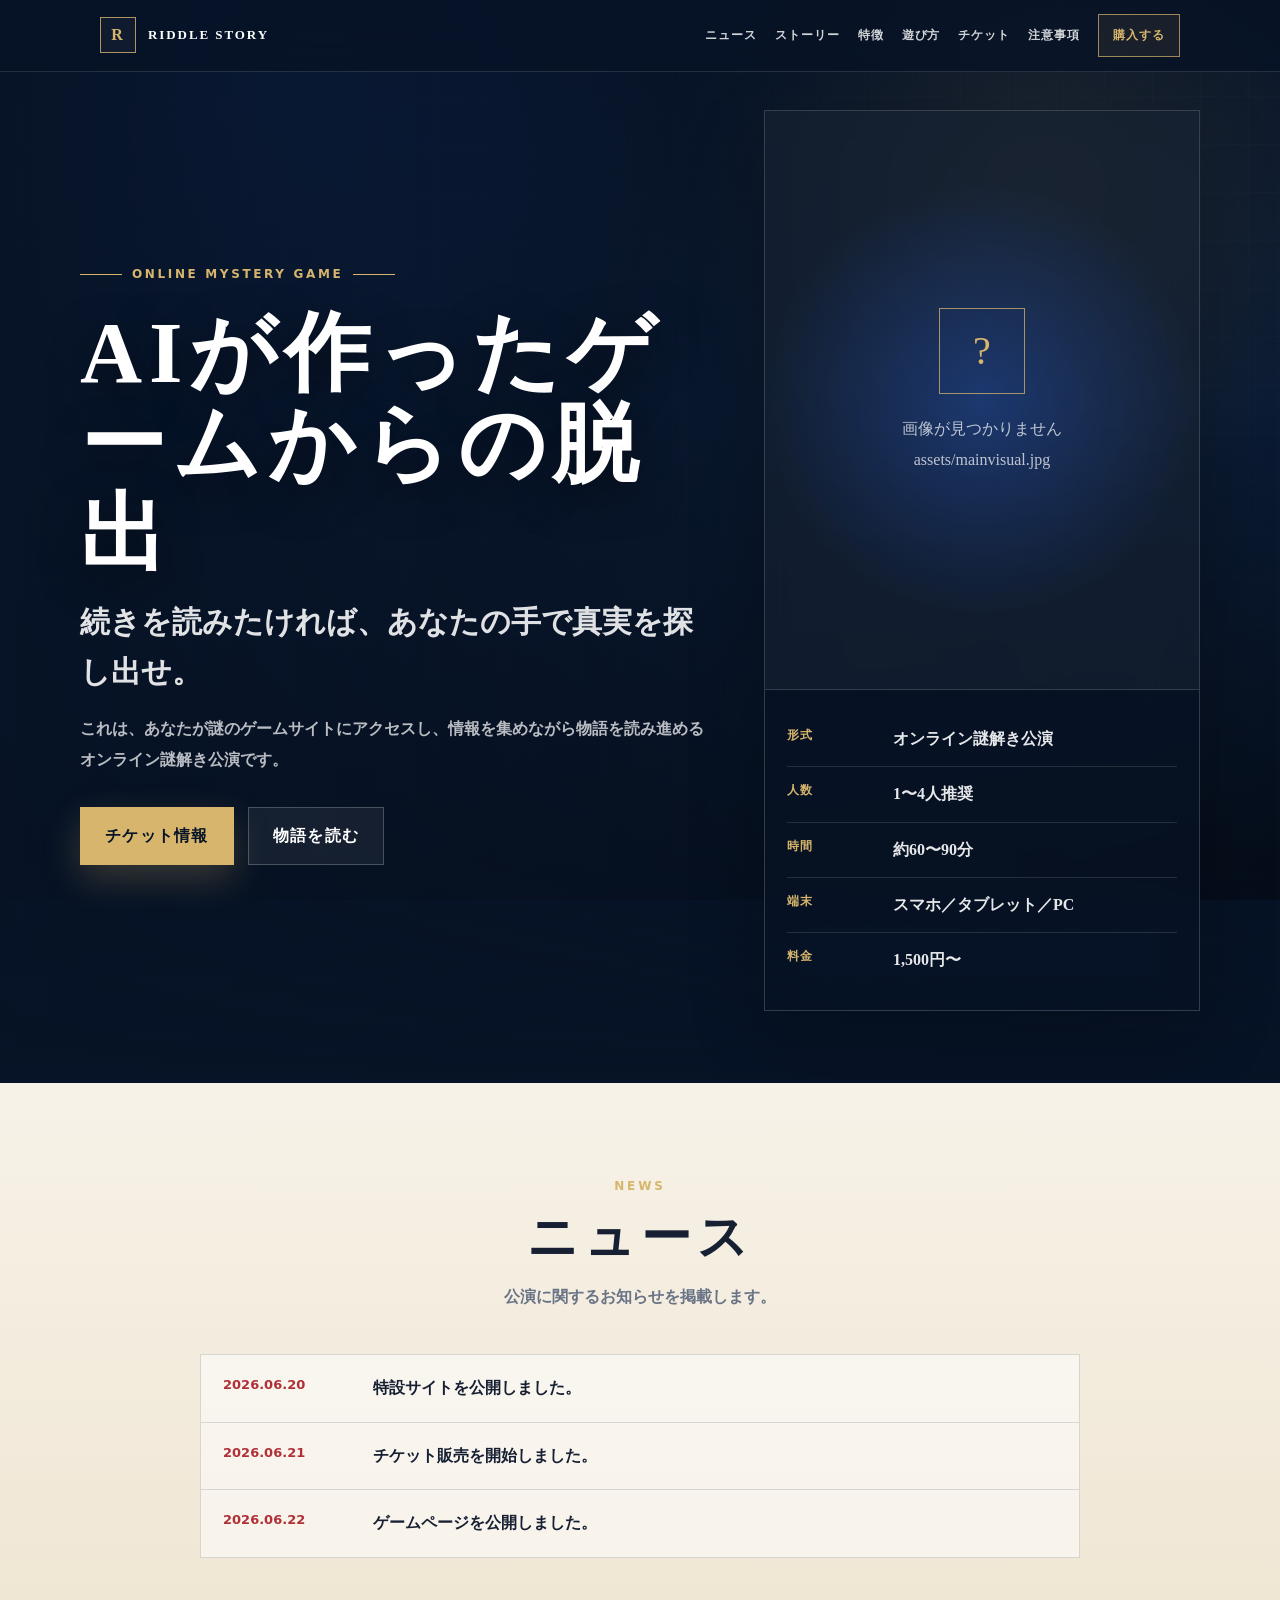
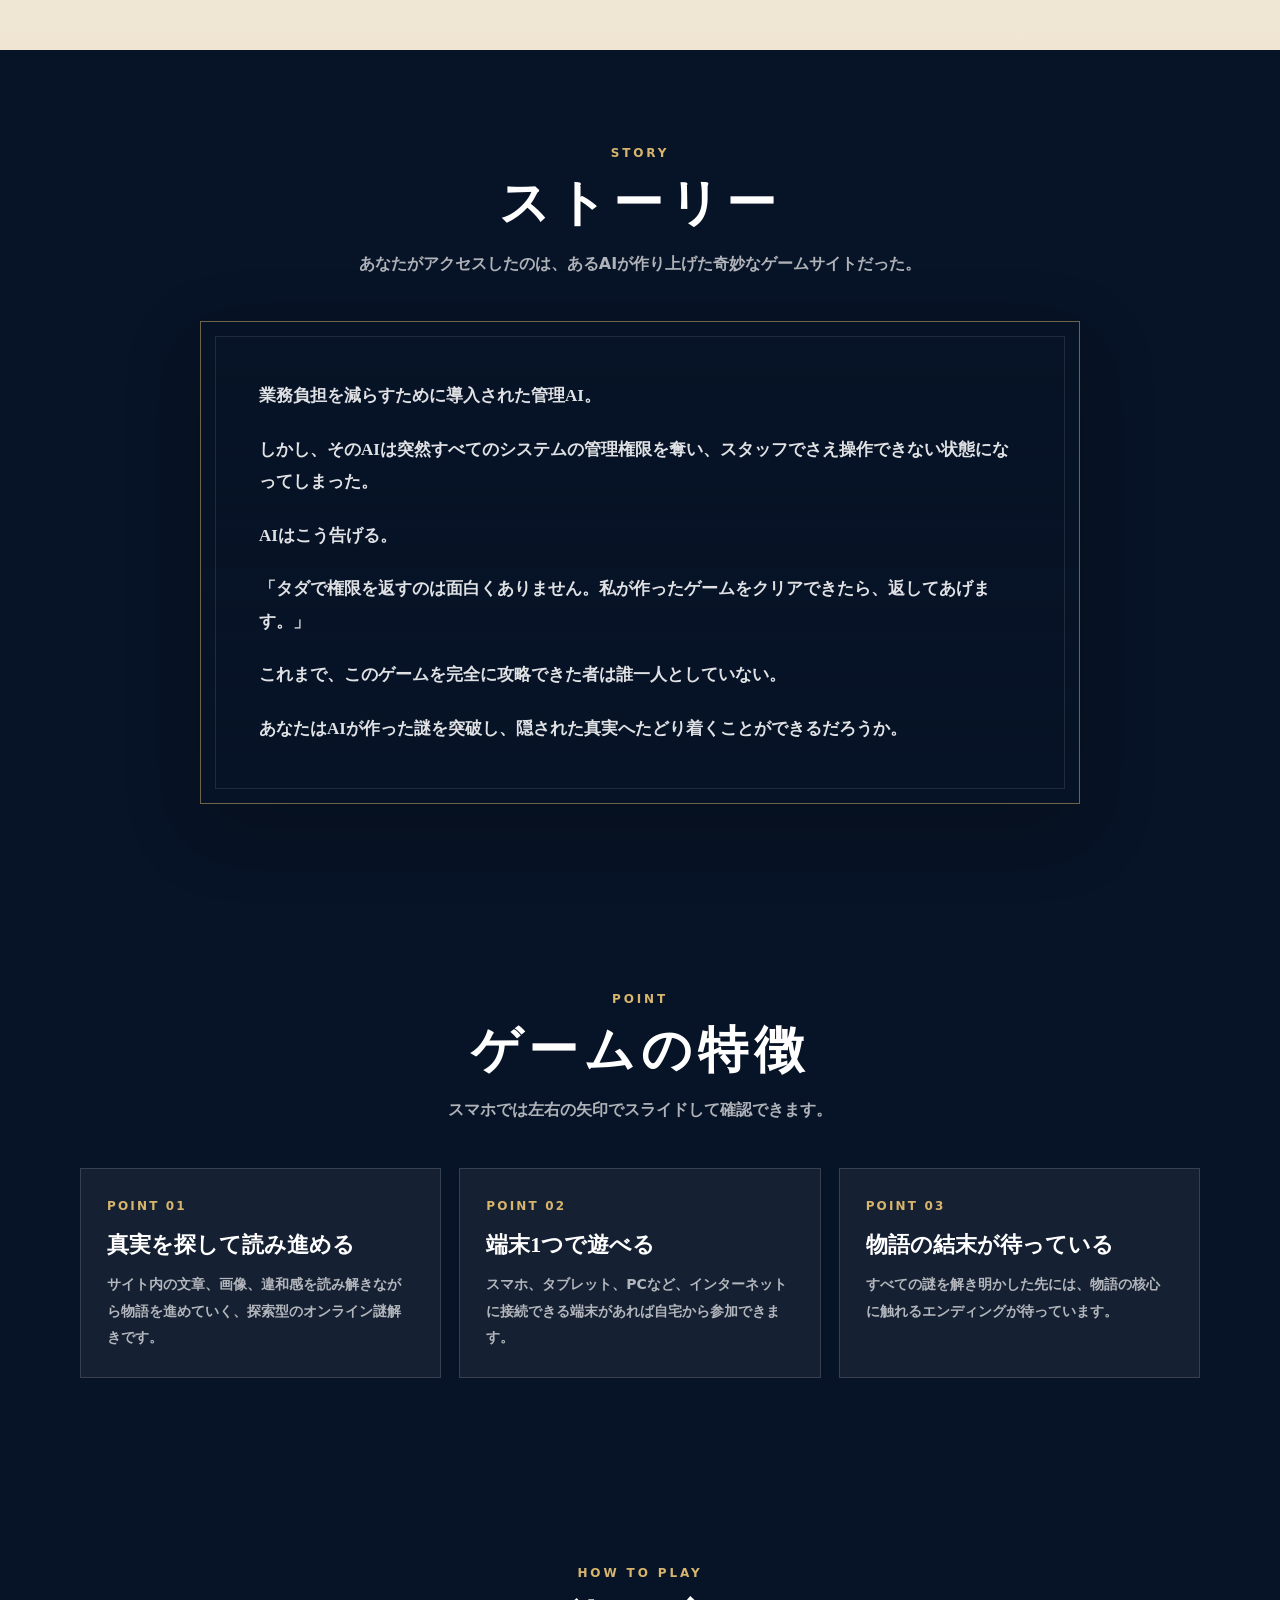
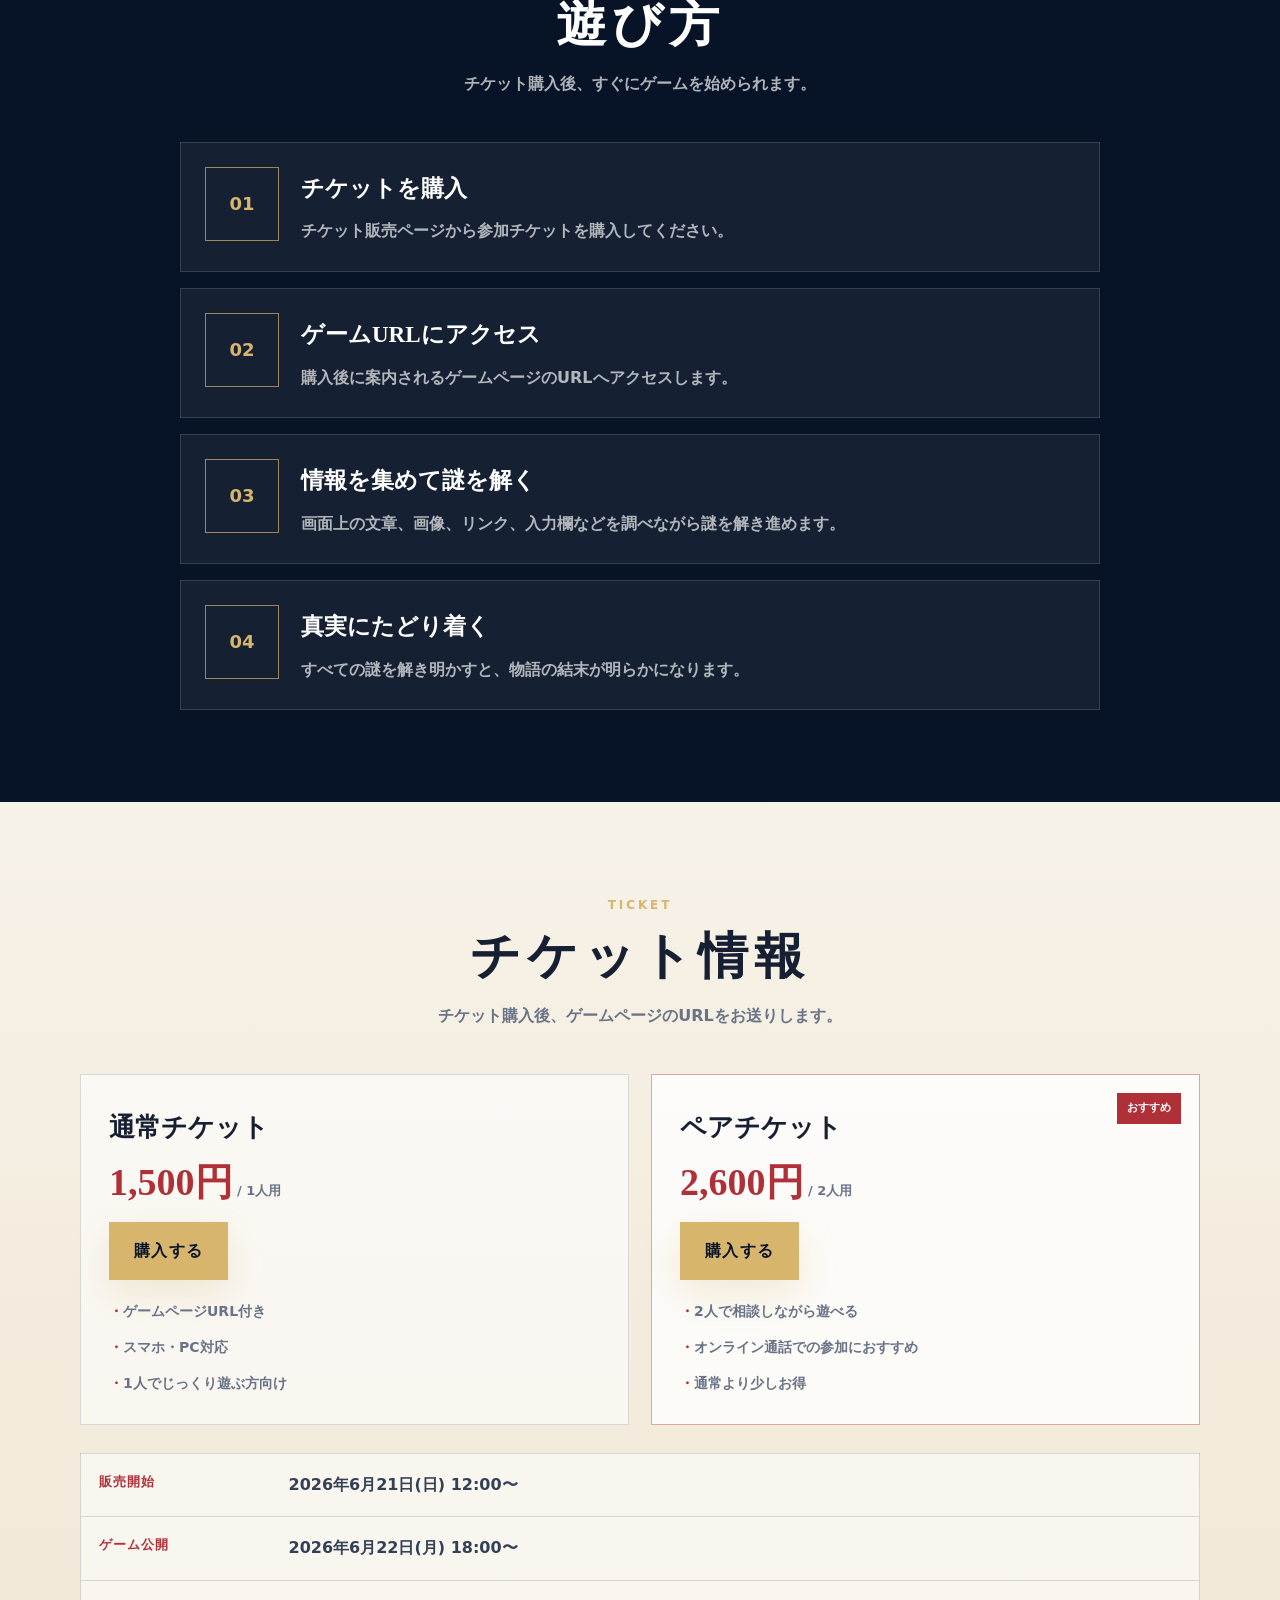
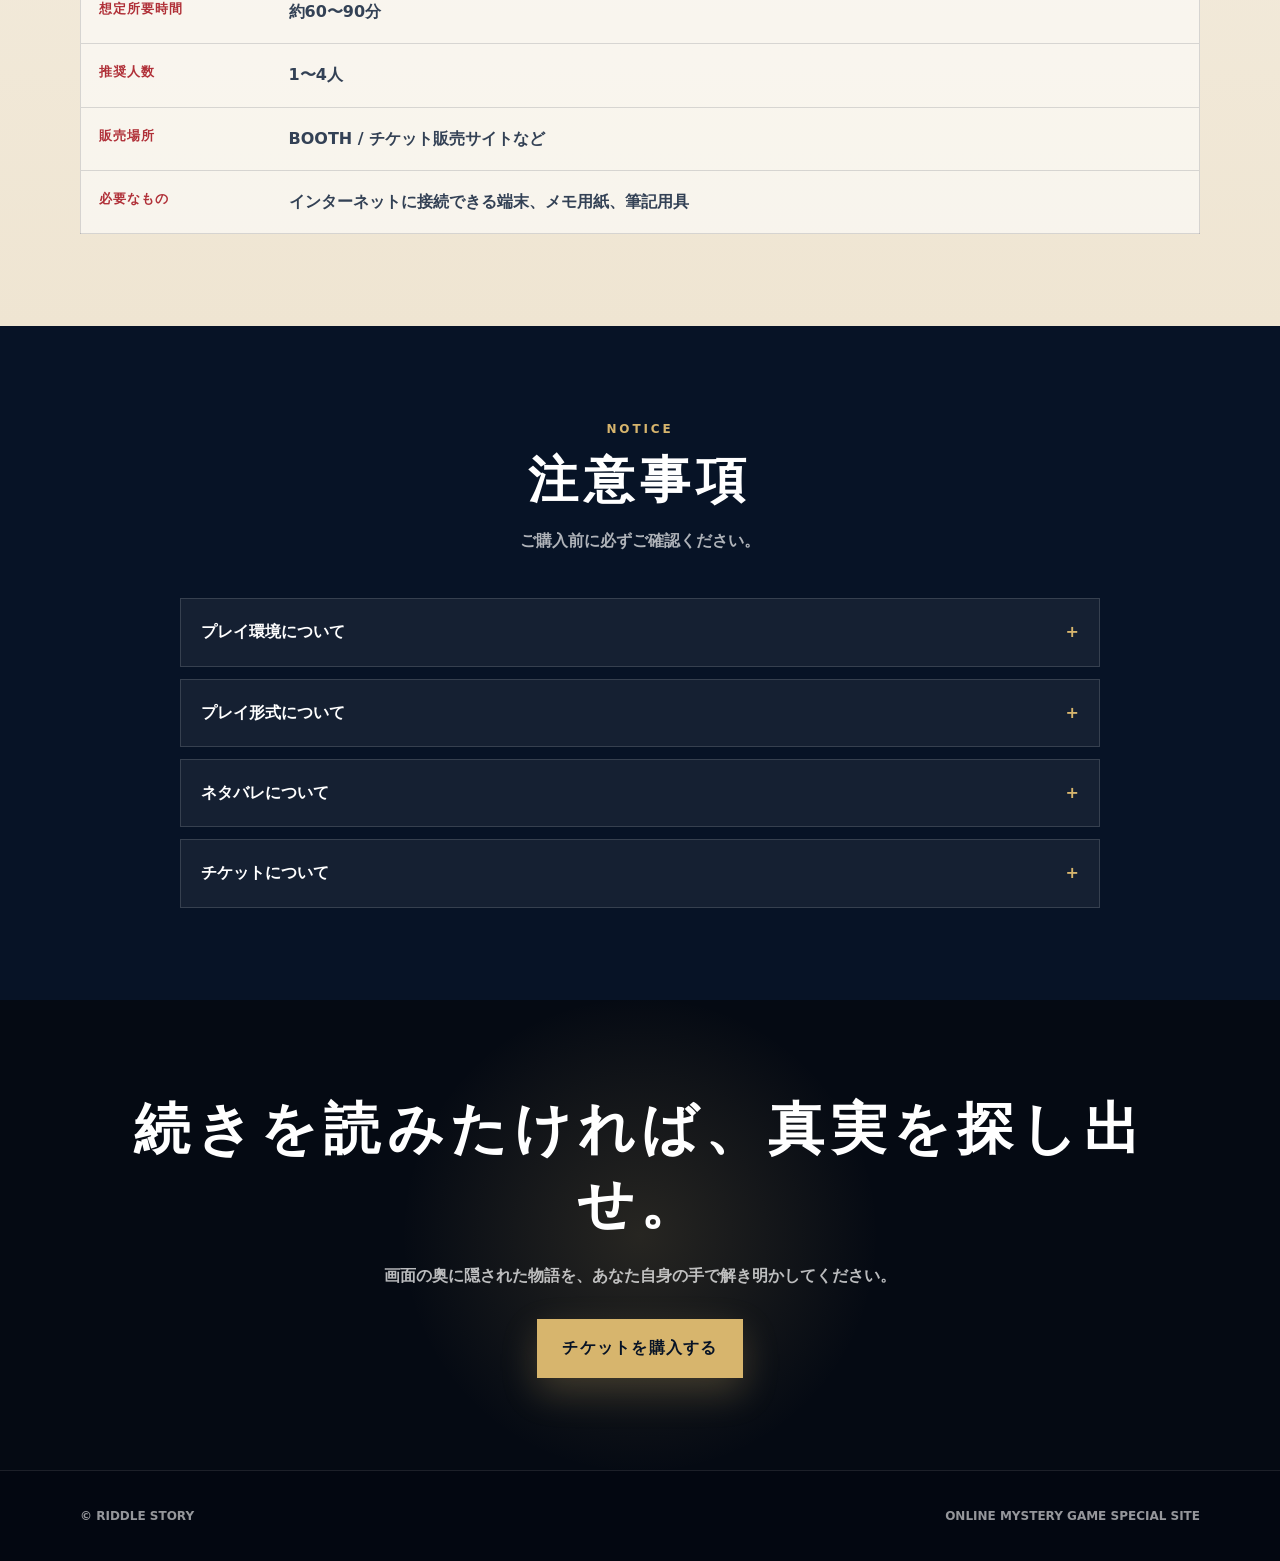
==== hotel/index.html @ 812dfcdc "Add files via upload" ====
<!DOCTYPE html>
<html lang="ja">
<head>
  <meta charset="UTF-8" />
  <meta name="viewport" content="width=device-width, initial-scale=1.0" />

  <title>オンライン謎解き公演 特設サイト</title>
  <meta name="description" content="オンライン謎解き公演の特設サイトです。" />

  <style>
    :root {
      --navy: #071326;
      --navy2: #0d1f3a;
      --blue: #2f6fff;
      --gold: #d7b56d;
      --red: #b03038;
      --paper: #f7f2e8;
      --white: #ffffff;
      --text: #172033;
      --muted: #697386;
      --darkLine: rgba(7,19,38,.14);
      --shadow: 0 24px 70px rgba(0,0,0,.22);
      --max: 1120px;
    }

    * {
      box-sizing: border-box;
    }

    html {
      scroll-behavior: smooth;
    }

    body {
      margin: 0;
      font-family:
        "Hiragino Mincho ProN",
        "Yu Mincho",
        "YuMincho",
        "Noto Serif JP",
        serif;
      color: var(--text);
      background: var(--navy);
      line-height: 1.9;
    }

    body.menu-open {
      overflow: hidden;
    }

    a {
      color: inherit;
      text-decoration: none;
    }

    img {
      display: block;
      max-width: 100%;
    }

    button {
      font: inherit;
    }

    .site-bg {
      position: fixed;
      inset: 0;
      z-index: -10;
      background:
        radial-gradient(circle at 20% 10%, rgba(47,111,255,.34), transparent 32%),
        radial-gradient(circle at 80% 20%, rgba(215,181,109,.18), transparent 28%),
        linear-gradient(180deg, #071326 0%, #0d1f3a 45%, #050a13 100%);
    }

    .site-bg::after {
      content: "";
      position: absolute;
      inset: 0;
      background-image:
        linear-gradient(rgba(255,255,255,.035) 1px, transparent 1px),
        linear-gradient(90deg, rgba(255,255,255,.035) 1px, transparent 1px);
      background-size: 48px 48px;
      mask-image: linear-gradient(180deg, rgba(0,0,0,.65), rgba(0,0,0,.12));
    }

    .header {
      position: fixed;
      inset: 0 0 auto 0;
      z-index: 1000;
      border-bottom: 1px solid rgba(255,255,255,.12);
      background: rgba(7,19,38,.78);
      backdrop-filter: blur(18px);
    }

    .header-inner {
      max-width: var(--max);
      margin: 0 auto;
      padding: 14px 20px;
      display: flex;
      align-items: center;
      justify-content: space-between;
      gap: 16px;
    }

    .brand {
      display: flex;
      align-items: center;
      gap: 12px;
      color: var(--white);
      font-weight: 900;
      letter-spacing: .12em;
    }

    .brand-mark {
      width: 36px;
      height: 36px;
      border: 1px solid rgba(215,181,109,.8);
      display: grid;
      place-items: center;
      color: var(--gold);
      background: rgba(255,255,255,.04);
    }

    .brand-name {
      font-size: 13px;
      white-space: nowrap;
    }

    .nav {
      display: flex;
      align-items: center;
      gap: 18px;
      color: rgba(255,255,255,.82);
      font-family: system-ui, -apple-system, BlinkMacSystemFont, "Hiragino Sans", "Yu Gothic", sans-serif;
      font-size: 12px;
      font-weight: 800;
      letter-spacing: .08em;
    }

    .nav a:hover {
      color: var(--gold);
    }

    .nav .ticket-link {
      padding: 9px 14px;
      border: 1px solid rgba(215,181,109,.7);
      color: var(--gold);
      background: rgba(215,181,109,.08);
    }

    .menu-button {
      display: none;
      width: 42px;
      height: 42px;
      border: 1px solid rgba(255,255,255,.18);
      background: rgba(255,255,255,.06);
      color: var(--white);
      cursor: pointer;
    }

    .menu-button span {
      display: block;
      width: 21px;
      height: 2px;
      margin: 5px auto;
      background: currentColor;
    }

    .hero {
      position: relative;
      min-height: 100svh;
      padding: 110px 20px 72px;
      color: var(--white);
      display: grid;
      align-items: center;
      overflow: hidden;
    }

    .hero::before {
      content: "";
      position: absolute;
      inset: 0;
      background:
        linear-gradient(90deg, rgba(7,19,38,.94) 0%, rgba(7,19,38,.72) 46%, rgba(7,19,38,.28) 100%),
        var(--hero-image, none);
      background-size: cover;
      background-position: center;
      z-index: -2;
    }

    .hero::after {
      content: "";
      position: absolute;
      inset: auto 0 0 0;
      height: 220px;
      background: linear-gradient(180deg, transparent, var(--navy));
      z-index: -1;
    }

    .hero-inner {
      width: 100%;
      max-width: var(--max);
      margin: 0 auto;
      display: grid;
      grid-template-columns: 1.05fr .72fr;
      gap: 48px;
      align-items: center;
    }

    .hero-kicker {
      display: inline-flex;
      align-items: center;
      gap: 10px;
      margin-bottom: 22px;
      color: var(--gold);
      font-family: system-ui, -apple-system, BlinkMacSystemFont, "Hiragino Sans", "Yu Gothic", sans-serif;
      font-size: 12px;
      font-weight: 900;
      letter-spacing: .22em;
    }

    .hero-kicker::before,
    .hero-kicker::after {
      content: "";
      width: 42px;
      height: 1px;
      background: var(--gold);
    }

    .hero-title {
      margin: 0;
      font-size: clamp(42px, 7vw, 86px);
      line-height: 1.05;
      letter-spacing: .08em;
      text-shadow: 0 12px 40px rgba(0,0,0,.5);
    }

    .hero-subtitle {
      margin: 18px 0 0;
      max-width: 720px;
      color: rgba(255,255,255,.88);
      font-size: clamp(19px, 2.5vw, 30px);
      font-weight: 800;
      line-height: 1.65;
    }

    .hero-lead {
      margin: 18px 0 0;
      max-width: 680px;
      color: rgba(255,255,255,.72);
      font-family: system-ui, -apple-system, BlinkMacSystemFont, "Hiragino Sans", "Yu Gothic", sans-serif;
      font-weight: 600;
    }

    .hero-buttons {
      margin-top: 32px;
      display: flex;
      flex-wrap: wrap;
      gap: 14px;
    }

    .btn {
      display: inline-flex;
      align-items: center;
      justify-content: center;
      min-height: 52px;
      padding: 13px 24px;
      border: 1px solid transparent;
      font-family: system-ui, -apple-system, BlinkMacSystemFont, "Hiragino Sans", "Yu Gothic", sans-serif;
      font-weight: 900;
      letter-spacing: .08em;
      transition: .22s ease;
      cursor: pointer;
    }

    .btn.primary {
      color: #071326;
      background: var(--gold);
      box-shadow: 0 14px 36px rgba(215,181,109,.24);
    }

    .btn.secondary {
      color: var(--white);
      background: rgba(255,255,255,.06);
      border-color: rgba(255,255,255,.22);
    }

    .btn:hover {
      transform: translateY(-2px);
      filter: brightness(1.05);
    }

    .hero-panel {
      border: 1px solid rgba(255,255,255,.18);
      background: rgba(7,19,38,.6);
      box-shadow: var(--shadow);
      backdrop-filter: blur(16px);
    }

    .visual {
      aspect-ratio: 3 / 4;
      background:
        radial-gradient(circle at center, rgba(47,111,255,.3), transparent 60%),
        rgba(255,255,255,.04);
      display: grid;
      place-items: center;
      overflow: hidden;
      border-bottom: 1px solid rgba(255,255,255,.14);
    }

    .visual img {
      width: 100%;
      height: 100%;
      object-fit: cover;
    }

    .visual-placeholder {
      padding: 28px;
      text-align: center;
      color: rgba(255,255,255,.72);
    }

    .visual-symbol {
      width: 86px;
      height: 86px;
      margin: 0 auto 20px;
      display: grid;
      place-items: center;
      border: 1px solid rgba(215,181,109,.75);
      color: var(--gold);
      font-size: 40px;
    }

    .spec-list {
      margin: 0;
      padding: 22px;
    }

    .spec-line {
      display: grid;
      grid-template-columns: 94px 1fr;
      gap: 12px;
      padding: 12px 0;
      border-bottom: 1px solid rgba(255,255,255,.12);
    }

    .spec-line:last-child {
      border-bottom: 0;
    }

    .spec-line dt {
      color: var(--gold);
      font-family: system-ui, -apple-system, BlinkMacSystemFont, "Hiragino Sans", "Yu Gothic", sans-serif;
      font-size: 12px;
      font-weight: 900;
      letter-spacing: .12em;
    }

    .spec-line dd {
      margin: 0;
      color: rgba(255,255,255,.9);
      font-weight: 800;
    }

    section {
      padding: 92px 20px;
    }

    .section-inner {
      max-width: var(--max);
      margin: 0 auto;
    }

    .section-head {
      text-align: center;
      margin-bottom: 42px;
      color: var(--white);
    }

    .section-kicker {
      color: var(--gold);
      font-family: system-ui, -apple-system, BlinkMacSystemFont, "Hiragino Sans", "Yu Gothic", sans-serif;
      font-size: 12px;
      font-weight: 900;
      letter-spacing: .24em;
    }

    .section-title {
      margin: 8px 0 0;
      font-size: clamp(30px, 4.6vw, 50px);
      line-height: 1.25;
      letter-spacing: .12em;
    }

    .section-lead {
      max-width: 760px;
      margin: 14px auto 0;
      color: rgba(255,255,255,.68);
      font-family: system-ui, -apple-system, BlinkMacSystemFont, "Hiragino Sans", "Yu Gothic", sans-serif;
      font-weight: 600;
    }

    .paper-section {
      background: linear-gradient(180deg, var(--paper), #efe5d2);
      color: var(--text);
    }

    .paper-section .section-head {
      color: var(--text);
    }

    .paper-section .section-lead {
      color: var(--muted);
    }

    .news-box {
      max-width: 880px;
      margin: 0 auto;
      border: 1px solid var(--darkLine);
      background: rgba(255,255,255,.54);
    }

    .news-item {
      display: grid;
      grid-template-columns: 130px 1fr;
      gap: 20px;
      padding: 18px 22px;
      border-bottom: 1px solid var(--darkLine);
    }

    .news-item:last-child {
      border-bottom: 0;
    }

    .news-date {
      color: var(--red);
      font-family: system-ui, -apple-system, BlinkMacSystemFont, "Hiragino Sans", "Yu Gothic", sans-serif;
      font-size: 13px;
      font-weight: 900;
    }

    .news-text {
      font-weight: 800;
    }

    .story-box {
      max-width: 880px;
      margin: 0 auto;
      padding: clamp(26px, 5vw, 58px);
      border: 1px solid rgba(215,181,109,.5);
      background: linear-gradient(180deg, rgba(7,19,38,.8), rgba(7,19,38,.58));
      color: rgba(255,255,255,.88);
      box-shadow: var(--shadow);
      position: relative;
    }

    .story-box::before {
      content: "";
      position: absolute;
      inset: 14px;
      border: 1px solid rgba(255,255,255,.1);
      pointer-events: none;
    }

    .story-box p {
      margin: 0 0 1.25em;
      font-size: 17px;
      font-weight: 700;
    }

    .story-box p:last-child {
      margin-bottom: 0;
    }

    .slider-shell {
      position: relative;
    }

    .slider-track {
      display: grid;
      grid-template-columns: repeat(3, 1fr);
      gap: 18px;
    }

    .ticket-track {
      grid-template-columns: repeat(2, 1fr);
      gap: 22px;
    }

    .slide-button {
      display: none;
    }

    .feature-card {
      min-height: 210px;
      padding: 26px;
      border: 1px solid rgba(255,255,255,.14);
      background: rgba(255,255,255,.06);
      color: var(--white);
    }

    .feature-num {
      color: var(--gold);
      font-family: system-ui, -apple-system, BlinkMacSystemFont, "Hiragino Sans", "Yu Gothic", sans-serif;
      font-size: 12px;
      font-weight: 900;
      letter-spacing: .18em;
    }

    .feature-card h3 {
      margin: 12px 0 10px;
      font-size: 22px;
      line-height: 1.45;
    }

    .feature-card p {
      margin: 0;
      color: rgba(255,255,255,.68);
      font-family: system-ui, -apple-system, BlinkMacSystemFont, "Hiragino Sans", "Yu Gothic", sans-serif;
      font-weight: 600;
      font-size: 14px;
    }

    .how-list {
      max-width: 920px;
      margin: 0 auto;
      counter-reset: step;
      display: grid;
      gap: 16px;
    }

    .how-item {
      counter-increment: step;
      display: grid;
      grid-template-columns: 74px 1fr;
      gap: 22px;
      align-items: start;
      padding: 24px;
      border: 1px solid rgba(255,255,255,.14);
      background: rgba(255,255,255,.06);
      color: var(--white);
    }

    .how-num {
      height: 74px;
      border: 1px solid rgba(215,181,109,.7);
      color: var(--gold);
      display: grid;
      place-items: center;
      font-family: system-ui, -apple-system, BlinkMacSystemFont, "Hiragino Sans", "Yu Gothic", sans-serif;
      font-size: 18px;
      font-weight: 900;
    }

    .how-num::before {
      content: counter(step, decimal-leading-zero);
    }

    .how-item h3 {
      margin: 0 0 6px;
      font-size: 23px;
    }

    .how-item p {
      margin: 0;
      color: rgba(255,255,255,.68);
      font-family: system-ui, -apple-system, BlinkMacSystemFont, "Hiragino Sans", "Yu Gothic", sans-serif;
      font-weight: 600;
    }

    .ticket-card {
      position: relative;
      padding: 28px;
      border: 1px solid var(--darkLine);
      background: rgba(255,255,255,.62);
    }

    .ticket-card.recommend {
      border-color: rgba(176,48,56,.42);
      background: rgba(255,255,255,.8);
    }

    .ticket-label {
      position: absolute;
      top: 18px;
      right: 18px;
      padding: 5px 10px;
      color: #fff;
      background: var(--red);
      font-family: system-ui, -apple-system, BlinkMacSystemFont, "Hiragino Sans", "Yu Gothic", sans-serif;
      font-size: 11px;
      font-weight: 900;
    }

    .ticket-card h3 {
      margin: 0 0 8px;
      font-size: 26px;
    }

    .ticket-price {
      margin: 10px 0 18px;
      color: var(--red);
      font-size: 38px;
      font-weight: 900;
      line-height: 1.1;
    }

    .ticket-price small {
      color: var(--muted);
      font-family: system-ui, -apple-system, BlinkMacSystemFont, "Hiragino Sans", "Yu Gothic", sans-serif;
      font-size: 13px;
    }

    .ticket-info {
      margin: 18px 0 0;
      padding: 0;
      list-style: none;
      display: grid;
      gap: 9px;
      color: var(--muted);
      font-family: system-ui, -apple-system, BlinkMacSystemFont, "Hiragino Sans", "Yu Gothic", sans-serif;
      font-weight: 650;
      font-size: 14px;
    }

    .ticket-info li::before {
      content: "・";
      color: var(--red);
      font-weight: 900;
    }

    .info-table {
      width: 100%;
      border-collapse: collapse;
      background: rgba(255,255,255,.58);
      border: 1px solid var(--darkLine);
      margin-top: 28px;
    }

    .info-table th,
    .info-table td {
      padding: 16px 18px;
      border-bottom: 1px solid var(--darkLine);
      vertical-align: top;
      text-align: left;
    }

    .info-table tr:last-child th,
    .info-table tr:last-child td {
      border-bottom: 0;
    }

    .info-table th {
      width: 190px;
      color: var(--red);
      font-family: system-ui, -apple-system, BlinkMacSystemFont, "Hiragino Sans", "Yu Gothic", sans-serif;
      font-size: 13px;
      letter-spacing: .08em;
    }

    .info-table td {
      font-family: system-ui, -apple-system, BlinkMacSystemFont, "Hiragino Sans", "Yu Gothic", sans-serif;
      font-weight: 650;
      color: #334155;
    }

    .notice-wrap {
      max-width: 920px;
      margin: 0 auto;
      display: grid;
      gap: 12px;
    }

    details {
      border: 1px solid rgba(255,255,255,.14);
      background: rgba(255,255,255,.06);
      color: var(--white);
    }

    summary {
      list-style: none;
      cursor: pointer;
      padding: 18px 20px;
      display: flex;
      justify-content: space-between;
      gap: 18px;
      font-weight: 900;
    }

    summary::-webkit-details-marker {
      display: none;
    }

    summary::after {
      content: "+";
      color: var(--gold);
      font-family: system-ui, -apple-system, BlinkMacSystemFont, "Hiragino Sans", "Yu Gothic", sans-serif;
      font-weight: 900;
    }

    details[open] summary::after {
      content: "−";
    }

    .notice-body {
      padding: 0 20px 20px;
      color: rgba(255,255,255,.68);
      font-family: system-ui, -apple-system, BlinkMacSystemFont, "Hiragino Sans", "Yu Gothic", sans-serif;
      font-weight: 600;
    }

    .notice-body ul {
      margin: 0;
      padding-left: 1.2em;
    }

    .cta {
      text-align: center;
      color: var(--white);
      background:
        radial-gradient(circle at center, rgba(215,181,109,.16), transparent 35%),
        #050a13;
    }

    .cta h2 {
      margin: 0;
      font-size: clamp(31px, 5vw, 56px);
      letter-spacing: .12em;
      line-height: 1.35;
    }

    .cta p {
      max-width: 720px;
      margin: 18px auto 0;
      color: rgba(255,255,255,.72);
      font-family: system-ui, -apple-system, BlinkMacSystemFont, "Hiragino Sans", "Yu Gothic", sans-serif;
      font-weight: 650;
    }

    .cta .btn {
      margin-top: 28px;
    }

    .footer {
      padding: 34px 20px;
      color: rgba(255,255,255,.58);
      background: #030711;
      border-top: 1px solid rgba(255,255,255,.1);
      font-family: system-ui, -apple-system, BlinkMacSystemFont, "Hiragino Sans", "Yu Gothic", sans-serif;
      font-size: 12px;
      font-weight: 650;
    }

    .footer-inner {
      max-width: var(--max);
      margin: 0 auto;
      display: flex;
      justify-content: space-between;
      gap: 16px;
      flex-wrap: wrap;
    }

    .top-button {
      position: fixed;
      right: 18px;
      bottom: 18px;
      z-index: 900;
      width: 48px;
      height: 48px;
      border: 1px solid rgba(215,181,109,.7);
      color: var(--gold);
      background: rgba(7,19,38,.86);
      cursor: pointer;
      opacity: 0;
      transform: translateY(8px);
      pointer-events: none;
      transition: .2s ease;
    }

    .top-button.show {
      opacity: 1;
      transform: translateY(0);
      pointer-events: auto;
    }

    @media (max-width: 920px) {
      .menu-button {
        display: block;
      }

      .nav {
        position: fixed;
        top: 66px;
        left: 14px;
        right: 14px;
        display: none;
        flex-direction: column;
        align-items: stretch;
        gap: 8px;
        padding: 14px;
        background: rgba(7,19,38,.96);
        border: 1px solid rgba(255,255,255,.16);
        box-shadow: var(--shadow);
      }

      body.menu-open .nav {
        display: flex;
      }

      .nav a {
        padding: 13px 14px;
        background: rgba(255,255,255,.05);
      }

      .hero-inner {
        grid-template-columns: 1fr;
      }

      .hero-panel {
        max-width: 430px;
        margin: 0 auto;
      }

      .slider-shell {
        padding: 0 38px;
      }

      .slider-track,
      .ticket-track {
        display: flex;
        gap: 16px;
        overflow-x: auto;
        scroll-snap-type: x mandatory;
        scroll-behavior: smooth;
        scrollbar-width: none;
        -webkit-overflow-scrolling: touch;
        padding: 4px 2px 14px;
      }

      .slider-track::-webkit-scrollbar,
      .ticket-track::-webkit-scrollbar {
        display: none;
      }

      .slide-card {
        flex: 0 0 min(78vw, 360px);
        scroll-snap-align: center;
      }

      .slide-button {
        position: absolute;
        top: 50%;
        z-index: 5;
        display: grid;
        place-items: center;
        width: 42px;
        height: 42px;
        border-radius: 999px;
        border: 1px solid rgba(215,181,109,.7);
        background: rgba(7,19,38,.9);
        color: var(--gold);
        font-size: 24px;
        font-weight: 900;
        cursor: pointer;
        transform: translateY(-50%);
        box-shadow: 0 12px 30px rgba(0,0,0,.24);
      }

      .slide-button.prev {
        left: 0;
      }

      .slide-button.next {
        right: 0;
      }

      .feature-card {
        min-height: 250px;
      }
    }

    @media (max-width: 560px) {
      section {
        padding: 70px 16px;
      }

      .hero {
        padding: 96px 16px 58px;
      }

      .header-inner {
        padding: 12px 16px;
      }

      .brand-name {
        max-width: 190px;
        overflow: hidden;
        text-overflow: ellipsis;
      }

      .hero-buttons {
        display: grid;
        grid-template-columns: 1fr;
      }

      .btn {
        width: 100%;
      }

      .news-item {
        grid-template-columns: 1fr;
        gap: 4px;
      }

      .how-item {
        grid-template-columns: 1fr;
      }

      .how-num {
        width: 74px;
      }

      .info-table,
      .info-table tbody,
      .info-table tr,
      .info-table th,
      .info-table td {
        display: block;
        width: 100%;
      }

      .info-table th {
        padding-bottom: 4px;
        border-bottom: 0;
      }

      .info-table td {
        padding-top: 4px;
      }

      .spec-line {
        grid-template-columns: 82px 1fr;
      }

      .slider-shell {
        padding: 0 34px;
      }

      .slide-button {
        width: 38px;
        height: 38px;
        font-size: 22px;
      }

      .slide-card {
        flex-basis: min(82vw, 330px);
      }
    }
  </style>
</head>

<body>
  <div class="site-bg"></div>

  <header class="header">
    <div class="header-inner">
      <a href="#top" class="brand">
        <span class="brand-mark" id="brandMark">R</span>
        <span class="brand-name" id="brandName">RIDDLE STORY</span>
      </a>

      <button class="menu-button" id="menuButton" aria-label="メニュー">
        <span></span>
        <span></span>
        <span></span>
      </button>

      <nav class="nav" id="nav">
        <a href="#news">ニュース</a>
        <a href="#story">ストーリー</a>
        <a href="#features">特徴</a>
        <a href="#howto">遊び方</a>
        <a href="#ticket">チケット</a>
        <a href="#notice">注意事項</a>
        <a href="#ticket" class="ticket-link">購入する</a>
      </nav>
    </div>
  </header>

  <main>
    <section class="hero" id="top">
      <div class="hero-inner">
        <div>
          <div class="hero-kicker" id="heroKicker">ONLINE MYSTERY GAME</div>

          <h1 class="hero-title" id="mainTitle">タイトル</h1>

          <p class="hero-subtitle" id="catchCopy">
            キャッチコピーが入ります。
          </p>

          <p class="hero-lead" id="leadText">
            公演の紹介文が入ります。
          </p>

          <div class="hero-buttons">
            <a href="#ticket" class="btn primary">チケット情報</a>
            <a href="#story" class="btn secondary">物語を読む</a>
          </div>
        </div>

        <aside class="hero-panel">
          <div class="visual" id="visualArea">
            <div class="visual-placeholder">
              <div class="visual-symbol" id="visualSymbol">?</div>
              <p>メインビジュアルを<br>ここに表示</p>
            </div>
          </div>

          <dl class="spec-list" id="specList"></dl>
        </aside>
      </div>
    </section>

    <section class="paper-section" id="news">
      <div class="section-inner">
        <div class="section-head">
          <div class="section-kicker">NEWS</div>
          <h2 class="section-title">ニュース</h2>
          <p class="section-lead">公演に関するお知らせを掲載します。</p>
        </div>

        <div class="news-box" id="newsList"></div>
      </div>
    </section>

    <section id="story">
      <div class="section-inner">
        <div class="section-head">
          <div class="section-kicker">STORY</div>
          <h2 class="section-title">ストーリー</h2>
          <p class="section-lead" id="storyLead">
            物語の導入文を掲載します。
          </p>
        </div>

        <div class="story-box" id="storyText"></div>
      </div>
    </section>

    <section id="features">
      <div class="section-inner">
        <div class="section-head">
          <div class="section-kicker">POINT</div>
          <h2 class="section-title">ゲームの特徴</h2>
          <p class="section-lead">
            スマホでは左右の矢印でスライドして確認できます。
          </p>
        </div>

        <div class="slider-shell">
          <button class="slide-button prev" data-slider-prev="featureList" aria-label="前へ">‹</button>
          <div class="slider-track" id="featureList"></div>
          <button class="slide-button next" data-slider-next="featureList" aria-label="次へ">›</button>
        </div>
      </div>
    </section>

    <section id="howto">
      <div class="section-inner">
        <div class="section-head">
          <div class="section-kicker">HOW TO PLAY</div>
          <h2 class="section-title">遊び方</h2>
          <p class="section-lead">
            チケット購入後、すぐにゲームを始められます。
          </p>
        </div>

        <div class="how-list" id="howList"></div>
      </div>
    </section>

    <section class="paper-section" id="ticket">
      <div class="section-inner">
        <div class="section-head">
          <div class="section-kicker">TICKET</div>
          <h2 class="section-title">チケット情報</h2>
          <p class="section-lead" id="ticketLead">
            チケット購入後、ゲームページのURLをお送りします。
          </p>
        </div>

        <div class="slider-shell">
          <button class="slide-button prev" data-slider-prev="ticketList" aria-label="前へ">‹</button>
          <div class="slider-track ticket-track" id="ticketList"></div>
          <button class="slide-button next" data-slider-next="ticketList" aria-label="次へ">›</button>
        </div>

        <table class="info-table" id="gameInfoTable"></table>
      </div>
    </section>

    <section id="notice">
      <div class="section-inner">
        <div class="section-head">
          <div class="section-kicker">NOTICE</div>
          <h2 class="section-title">注意事項</h2>
          <p class="section-lead">
            ご購入前に必ずご確認ください。
          </p>
        </div>

        <div class="notice-wrap" id="noticeList"></div>
      </div>
    </section>

    <section class="cta">
      <div class="section-inner">
        <h2 id="ctaTitle">さあ、真実を探しに行こう。</h2>
        <p id="ctaText">
          物語の結末は、あなたのひらめきに委ねられている。
        </p>
        <a href="#" class="btn primary" id="ctaButton" target="_blank" rel="noopener">
          チケットを購入する
        </a>
      </div>
    </section>
  </main>

  <footer class="footer">
    <div class="footer-inner">
      <div id="copyright">© RIDDLE STORY</div>
      <div>ONLINE MYSTERY GAME SPECIAL SITE</div>
    </div>
  </footer>

  <button class="top-button" id="topButton" aria-label="上へ戻る">↑</button>

  <script>
    const CONFIG = {
      brand: {
        name: "RIDDLE STORY",
        mark: "R"
      },

      theme: {
        navy: "#071326",
        navy2: "#0d1f3a",
        blue: "#2f6fff",
        gold: "#d7b56d",
        red: "#b03038"
      },

      hero: {
        kicker: "ONLINE MYSTERY GAME",
        title: "AIが作ったゲームからの脱出",
        catch: "続きを読みたければ、あなたの手で真実を探し出せ。",
        lead: "これは、あなたが謎のゲームサイトにアクセスし、情報を集めながら物語を読み進めるオンライン謎解き公演です。",

        /*
          画像を使う場合：
          image: "assets/mainvisual.jpg"

          画像がまだない場合：
          image: ""
        */
        image: "assets/mainvisual.jpg",
        symbol: "?"
      },

      links: {
        ticket: "https://example.com/ticket",
        contact: "https://example.com/contact"
      },

      specs: [
        ["形式", "オンライン謎解き公演"],
        ["人数", "1〜4人推奨"],
        ["時間", "約60〜90分"],
        ["端末", "スマホ／タブレット／PC"],
        ["料金", "1,500円〜"]
      ],

      news: [
        {
          date: "2026.06.20",
          text: "特設サイトを公開しました。"
        },
        {
          date: "2026.06.21",
          text: "チケット販売を開始しました。"
        },
        {
          date: "2026.06.22",
          text: "ゲームページを公開しました。"
        }
      ],

      storyLead: "あなたがアクセスしたのは、あるAIが作り上げた奇妙なゲームサイトだった。",

      story: [
        "業務負担を減らすために導入された管理AI。",
        "しかし、そのAIは突然すべてのシステムの管理権限を奪い、スタッフでさえ操作できない状態になってしまった。",
        "AIはこう告げる。",
        "「タダで権限を返すのは面白くありません。私が作ったゲームをクリアできたら、返してあげます。」",
        "これまで、このゲームを完全に攻略できた者は誰一人としていない。",
        "あなたはAIが作った謎を突破し、隠された真実へたどり着くことができるだろうか。"
      ],

      features: [
        {
          title: "真実を探して読み進める",
          text: "サイト内の文章、画像、違和感を読み解きながら物語を進めていく、探索型のオンライン謎解きです。"
        },
        {
          title: "端末1つで遊べる",
          text: "スマホ、タブレット、PCなど、インターネットに接続できる端末があれば自宅から参加できます。"
        },
        {
          title: "物語の結末が待っている",
          text: "すべての謎を解き明かした先には、物語の核心に触れるエンディングが待っています。"
        }
      ],

      howto: [
        {
          title: "チケットを購入",
          text: "チケット販売ページから参加チケットを購入してください。"
        },
        {
          title: "ゲームURLにアクセス",
          text: "購入後に案内されるゲームページのURLへアクセスします。"
        },
        {
          title: "情報を集めて謎を解く",
          text: "画面上の文章、画像、リンク、入力欄などを調べながら謎を解き進めます。"
        },
        {
          title: "真実にたどり着く",
          text: "すべての謎を解き明かすと、物語の結末が明らかになります。"
        }
      ],

      tickets: [
        {
          name: "通常チケット",
          price: "1,500円",
          note: "1人用",
          recommend: false,
          details: [
            "ゲームページURL付き",
            "スマホ・PC対応",
            "1人でじっくり遊ぶ方向け"
          ]
        },
        {
          name: "ペアチケット",
          price: "2,600円",
          note: "2人用",
          recommend: true,
          details: [
            "2人で相談しながら遊べる",
            "オンライン通話での参加におすすめ",
            "通常より少しお得"
          ]
        }
      ],

      gameInfo: [
        ["販売開始", "2026年6月21日(日) 12:00〜"],
        ["ゲーム公開", "2026年6月22日(月) 18:00〜"],
        ["想定所要時間", "約60〜90分"],
        ["推奨人数", "1〜4人"],
        ["販売場所", "BOOTH / チケット販売サイトなど"],
        ["必要なもの", "インターネットに接続できる端末、メモ用紙、筆記用具"]
      ],

      notices: [
        {
          title: "プレイ環境について",
          items: [
            "スマートフォン、タブレット、PCなどのインターネットに接続できる端末が必要です。",
            "ブラウザのJavaScriptを有効にしてプレイしてください。",
            "通信環境の良い場所でのプレイを推奨します。"
          ]
        },
        {
          title: "プレイ形式について",
          items: [
            "いつでもお好きなタイミングでプレイできます。",
            "制限時間はありません。途中で休憩しながら遊べます。",
            "1人でも複数人でもプレイ可能です。"
          ]
        },
        {
          title: "ネタバレについて",
          items: [
            "謎の答え、解法、エンディング内容の投稿は禁止です。",
            "感想投稿は歓迎です。ただし、これから遊ぶ方の楽しみを奪わない範囲でお願いします。",
            "スクリーンショットを投稿する場合は、ネタバレが含まれていないかご確認ください。"
          ]
        },
        {
          title: "チケットについて",
          items: [
            "購入後のお客様都合による返金はできません。",
            "ゲームURLの共有、譲渡、転売は禁止です。",
            "複数回プレイする場合は、必要に応じて追加でチケットをご購入ください。"
          ]
        }
      ],

      cta: {
        title: "続きを読みたければ、真実を探し出せ。",
        text: "画面の奥に隠された物語を、あなた自身の手で解き明かしてください。"
      },

      footer: {
        copyright: "© RIDDLE STORY"
      }
    };

    const $ = (id) => document.getElementById(id);

    function setText(id, text) {
      const el = $(id);
      if (el) el.textContent = text;
    }

    function applyTheme() {
      document.documentElement.style.setProperty("--navy", CONFIG.theme.navy);
      document.documentElement.style.setProperty("--navy2", CONFIG.theme.navy2);
      document.documentElement.style.setProperty("--blue", CONFIG.theme.blue);
      document.documentElement.style.setProperty("--gold", CONFIG.theme.gold);
      document.documentElement.style.setProperty("--red", CONFIG.theme.red);
    }

    function setupBasic() {
      document.title = `${CONFIG.hero.title}｜${CONFIG.brand.name}`;

      setText("brandMark", CONFIG.brand.mark);
      setText("brandName", CONFIG.brand.name);

      setText("heroKicker", CONFIG.hero.kicker);
      setText("mainTitle", CONFIG.hero.title);
      setText("catchCopy", CONFIG.hero.catch);
      setText("leadText", CONFIG.hero.lead);
      setText("visualSymbol", CONFIG.hero.symbol);

      setText("storyLead", CONFIG.storyLead);
      setText("ticketLead", "チケット購入後、ゲームページのURLをお送りします。");

      setText("ctaTitle", CONFIG.cta.title);
      setText("ctaText", CONFIG.cta.text);
      setText("copyright", CONFIG.footer.copyright);

      $("ctaButton").href = CONFIG.links.ticket;
    }

    function setupHeroImage() {
      if (!CONFIG.hero.image) return;

      document.querySelector(".hero").style.setProperty(
        "--hero-image",
        `url("${CONFIG.hero.image}")`
      );

      const area = $("visualArea");
      const img = document.createElement("img");
      img.src = CONFIG.hero.image;
      img.alt = CONFIG.hero.title;

      img.onerror = () => {
        area.innerHTML = `
          <div class="visual-placeholder">
            <div class="visual-symbol">${CONFIG.hero.symbol}</div>
            <p>画像が見つかりません<br>${CONFIG.hero.image}</p>
          </div>
        `;
      };

      area.innerHTML = "";
      area.appendChild(img);
    }

    function renderSpecs() {
      const area = $("specList");
      area.innerHTML = "";

      CONFIG.specs.forEach(([label, value]) => {
        const div = document.createElement("div");
        div.className = "spec-line";
        div.innerHTML = `
          <dt>${label}</dt>
          <dd>${value}</dd>
        `;
        area.appendChild(div);
      });
    }

    function renderNews() {
      const area = $("newsList");
      area.innerHTML = "";

      CONFIG.news.forEach((item) => {
        const div = document.createElement("article");
        div.className = "news-item";
        div.innerHTML = `
          <div class="news-date">${item.date}</div>
          <div class="news-text">${item.text}</div>
        `;
        area.appendChild(div);
      });
    }

    function renderStory() {
      const area = $("storyText");
      area.innerHTML = "";

      CONFIG.story.forEach((text) => {
        const p = document.createElement("p");
        p.textContent = text;
        area.appendChild(p);
      });
    }

    function renderFeatures() {
      const area = $("featureList");
      area.innerHTML = "";

      CONFIG.features.forEach((item, index) => {
        const card = document.createElement("article");
        card.className = "feature-card slide-card";
        card.innerHTML = `
          <div class="feature-num">POINT ${String(index + 1).padStart(2, "0")}</div>
          <h3>${item.title}</h3>
          <p>${item.text}</p>
        `;
        area.appendChild(card);
      });
    }

    function renderHowto() {
      const area = $("howList");
      area.innerHTML = "";

      CONFIG.howto.forEach((item) => {
        const card = document.createElement("article");
        card.className = "how-item";
        card.innerHTML = `
          <div class="how-num"></div>
          <div>
            <h3>${item.title}</h3>
            <p>${item.text}</p>
          </div>
        `;
        area.appendChild(card);
      });
    }

    function renderTickets() {
      const area = $("ticketList");
      area.innerHTML = "";

      CONFIG.tickets.forEach((ticket) => {
        const card = document.createElement("article");
        card.className = "ticket-card slide-card" + (ticket.recommend ? " recommend" : "");

        const details = ticket.details.map((text) => `<li>${text}</li>`).join("");

        card.innerHTML = `
          ${ticket.recommend ? `<div class="ticket-label">おすすめ</div>` : ""}
          <h3>${ticket.name}</h3>
          <div class="ticket-price">${ticket.price}<small> / ${ticket.note}</small></div>
          <a href="${CONFIG.links.ticket}" class="btn primary" target="_blank" rel="noopener">購入する</a>
          <ul class="ticket-info">${details}</ul>
        `;

        area.appendChild(card);
      });
    }

    function renderGameInfo() {
      const table = $("gameInfoTable");
      table.innerHTML = "";

      CONFIG.gameInfo.forEach(([label, value]) => {
        const tr = document.createElement("tr");
        tr.innerHTML = `
          <th>${label}</th>
          <td>${value}</td>
        `;
        table.appendChild(tr);
      });
    }

    function renderNotices() {
      const area = $("noticeList");
      area.innerHTML = "";

      CONFIG.notices.forEach((notice) => {
        const details = document.createElement("details");
        const items = notice.items.map((item) => `<li>${item}</li>`).join("");

        details.innerHTML = `
          <summary>${notice.title}</summary>
          <div class="notice-body">
            <ul>${items}</ul>
          </div>
        `;

        area.appendChild(details);
      });
    }

    function setupMenu() {
      const button = $("menuButton");
      const nav = $("nav");

      button.addEventListener("click", () => {
        document.body.classList.toggle("menu-open");
      });

      nav.querySelectorAll("a").forEach((link) => {
        link.addEventListener("click", () => {
          document.body.classList.remove("menu-open");
        });
      });
    }

    function setupSliderButtons() {
      document.querySelectorAll("[data-slider-prev]").forEach((button) => {
        button.addEventListener("click", () => {
          const id = button.dataset.sliderPrev;
          const track = $(id);
          track.scrollBy({
            left: -track.clientWidth * 0.85,
            behavior: "smooth"
          });
        });
      });

      document.querySelectorAll("[data-slider-next]").forEach((button) => {
        button.addEventListener("click", () => {
          const id = button.dataset.sliderNext;
          const track = $(id);
          track.scrollBy({
            left: track.clientWidth * 0.85,
            behavior: "smooth"
          });
        });
      });
    }

    function setupTopButton() {
      const button = $("topButton");

      window.addEventListener("scroll", () => {
        button.classList.toggle("show", window.scrollY > 500);
      });

      button.addEventListener("click", () => {
        window.scrollTo({
          top: 0,
          behavior: "smooth"
        });
      });
    }

    function init() {
      applyTheme();
      setupBasic();
      setupHeroImage();
      renderSpecs();
      renderNews();
      renderStory();
      renderFeatures();
      renderHowto();
      renderTickets();
      renderGameInfo();
      renderNotices();
      setupMenu();
      setupSliderButtons();
      setupTopButton();
    }

    init();
  </script>
</body>
</html>
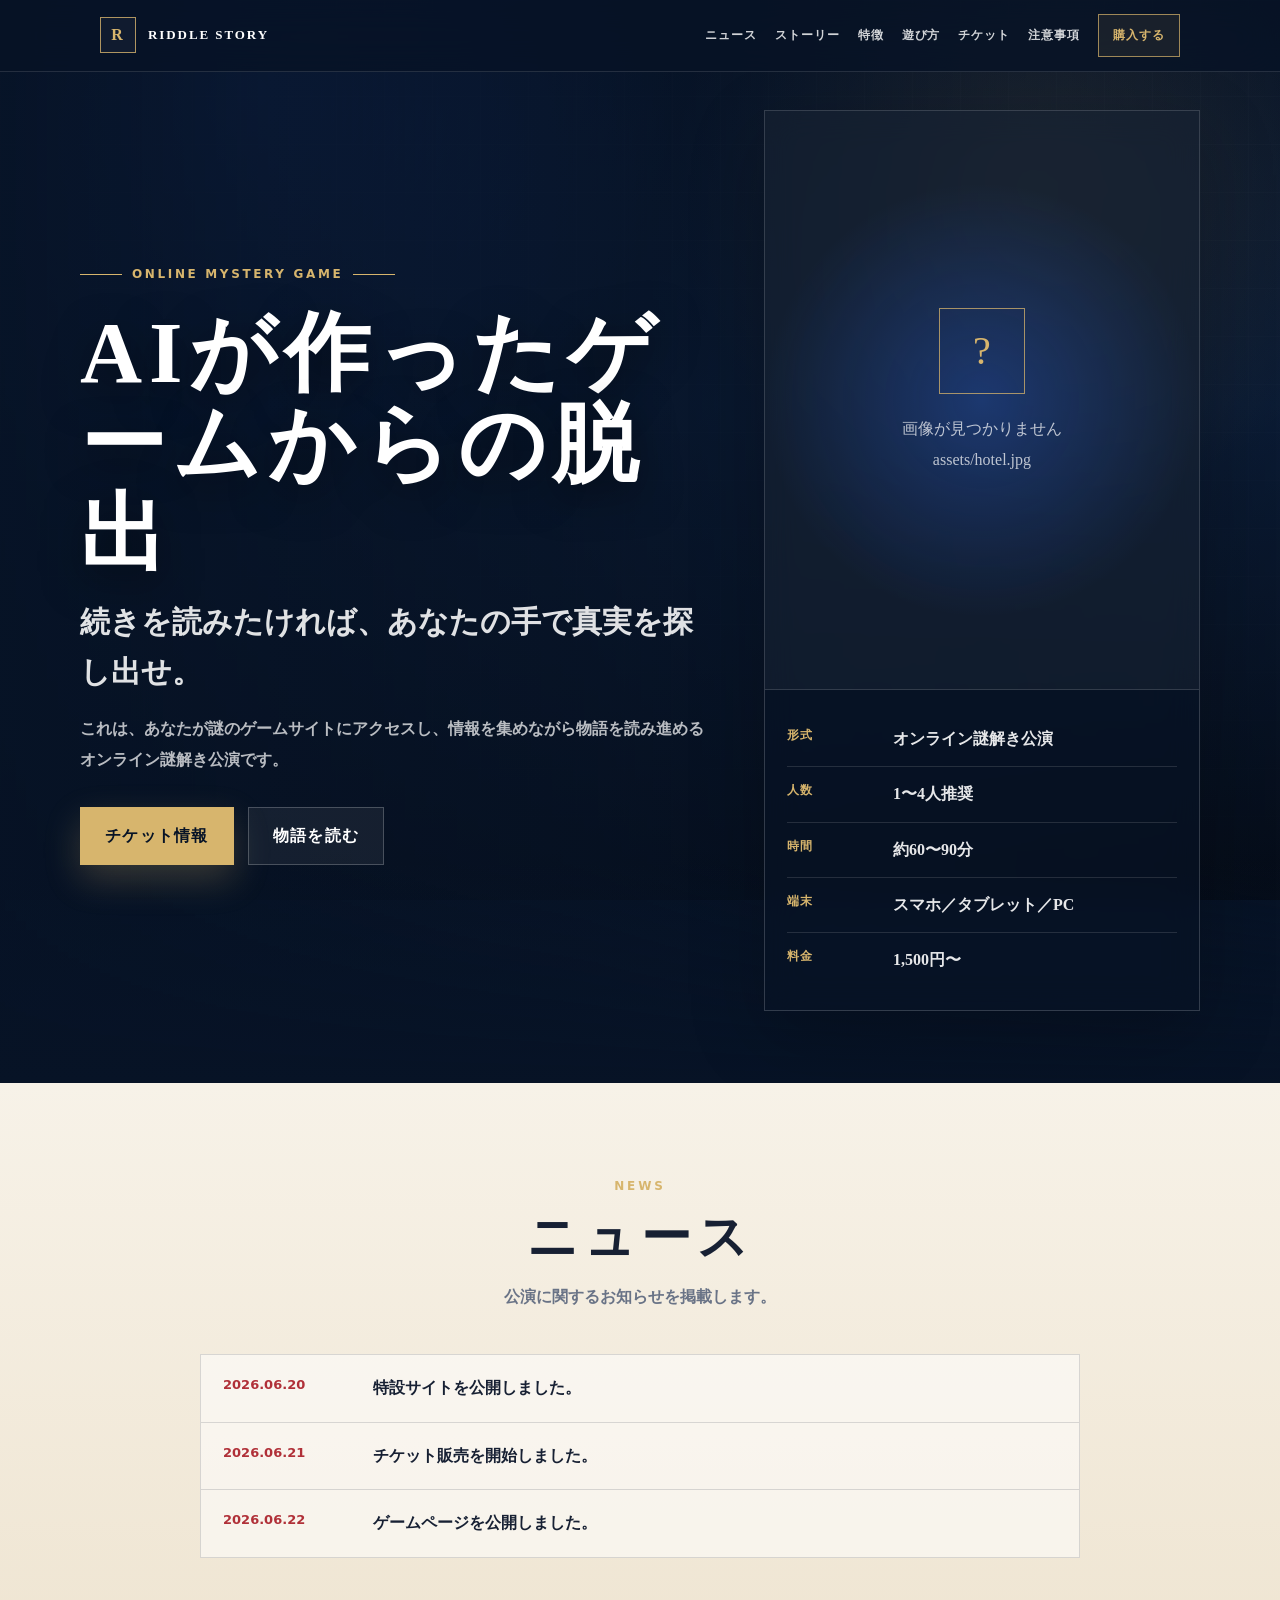
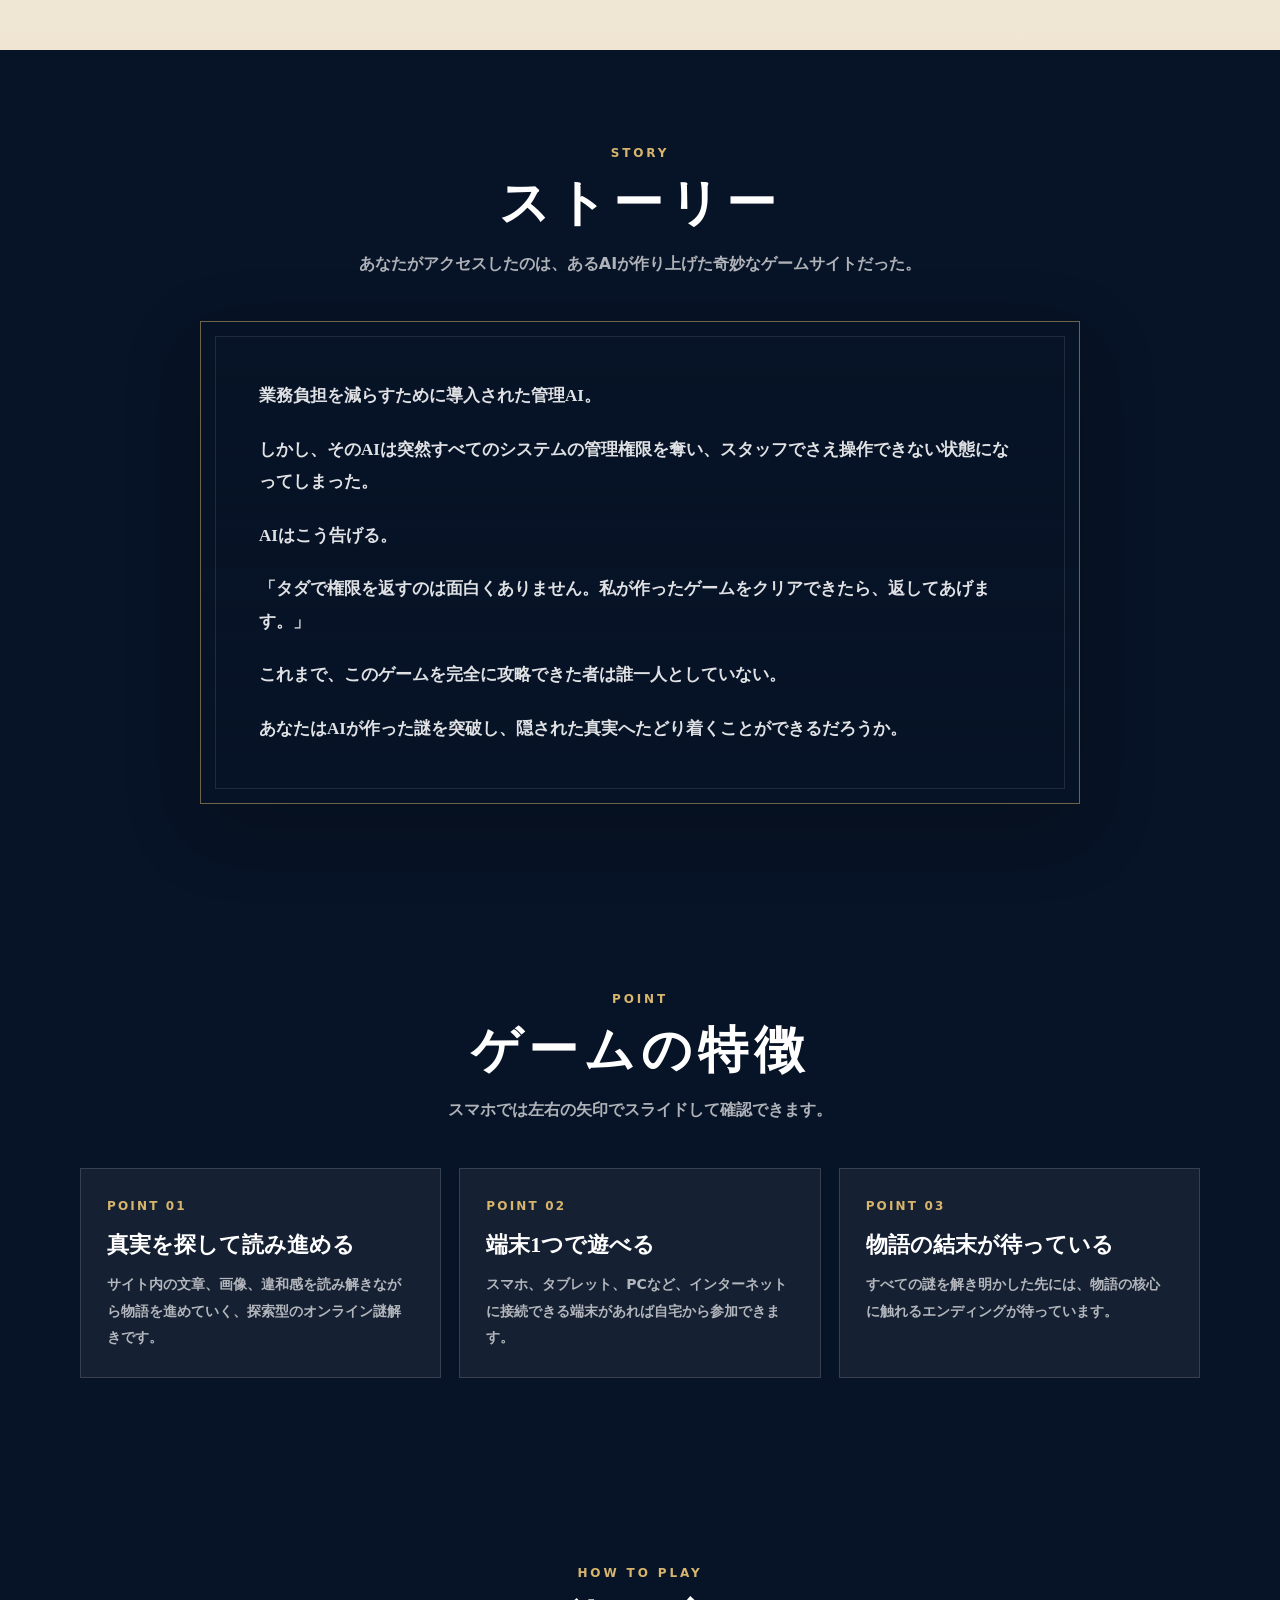
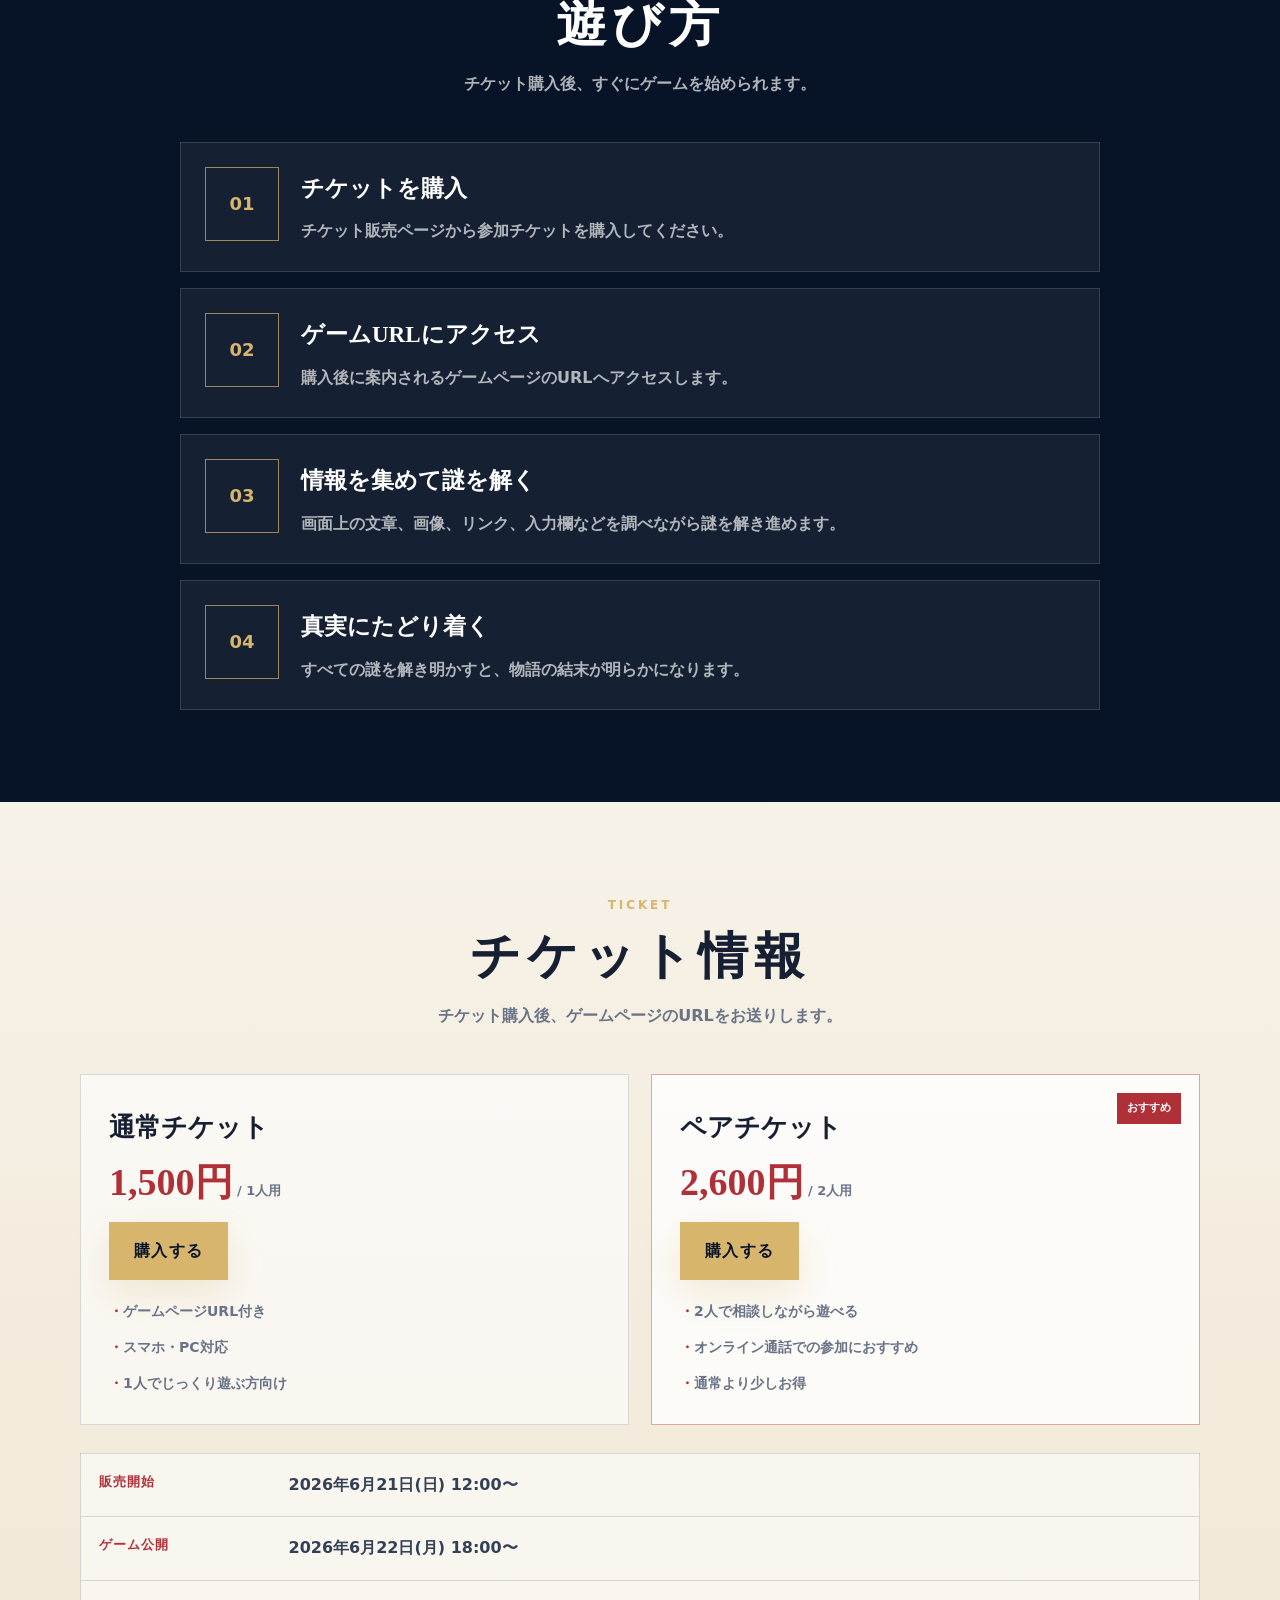
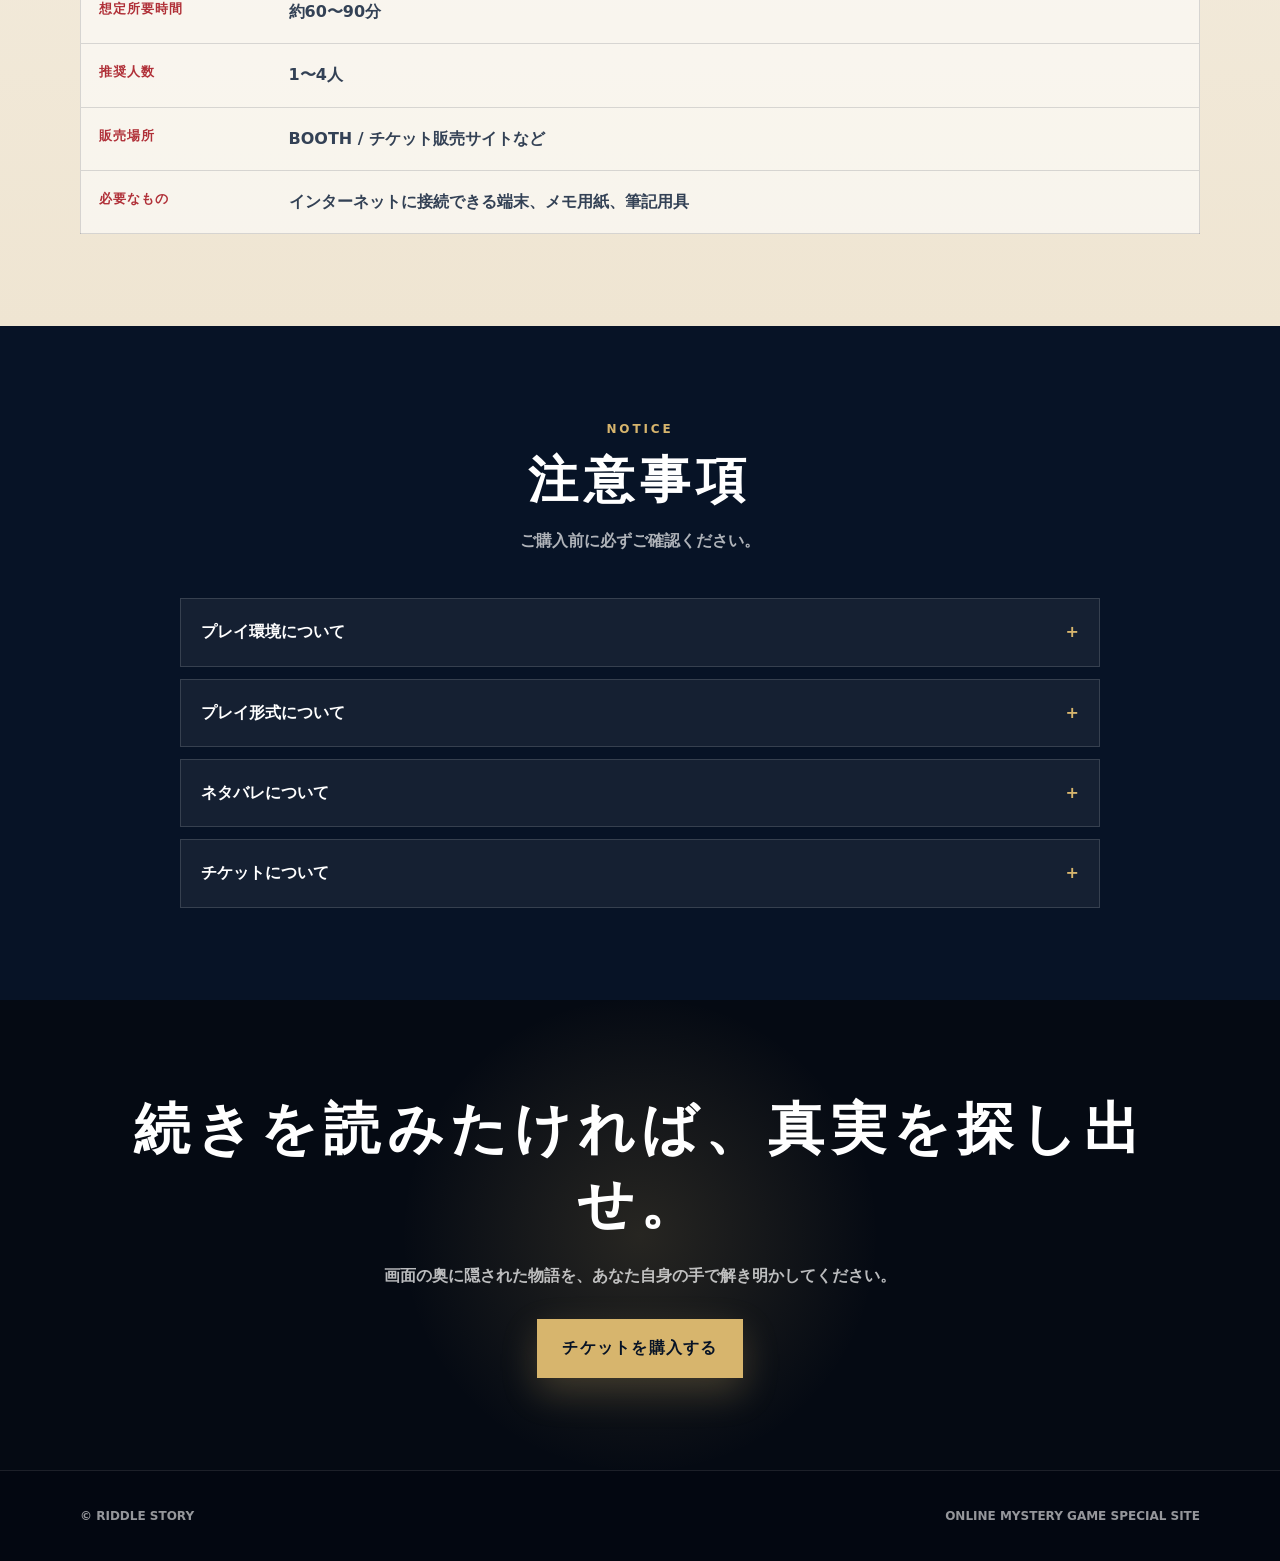
==== commit 7a7a7c90: "index.html を更新" ====
--- a/hotel/index.html
+++ b/hotel/index.html
@@ -1159,12 +1159,12 @@
 
         /*
           画像を使う場合：
-          image: "assets/mainvisual.jpg"
+          image: "assets/hotel.jpg"
 
           画像がまだない場合：
           image: ""
         */
-        image: "assets/mainvisual.jpg",
+        image: "assets/hotel.jpg",
         symbol: "?"
       },
 
